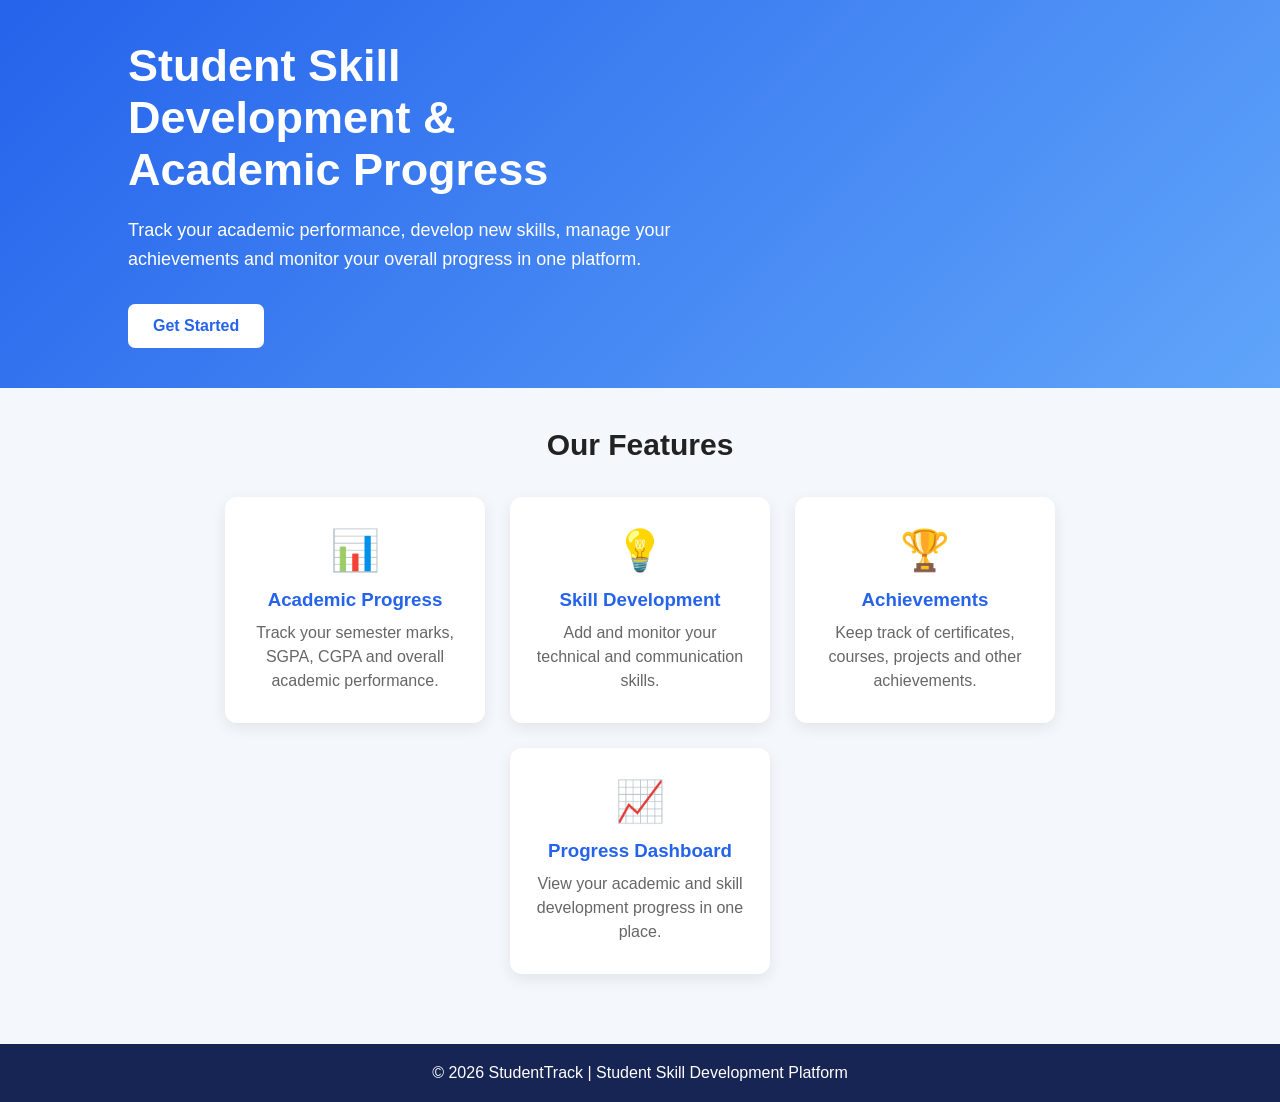
==== templates/index.html @ 14eb6e90 "first commit: front-end pages and flask setup" ====
<!DOCTYPE html>
<html lang="en">

<head>
    <meta charset="UTF-8">
    <meta name="viewport" content="width=device-width, initial-scale=1.0">

    <title>Student Progress Platform</title>

    <style>
        * {
            margin: 0;
            padding: 0;
            box-sizing: border-box;
            font-family: Arial, sans-serif;
        }

        body {
            background-color: #f4f7fb;
            color: #222;
        }

        .hero {
            min-height: 350px;
            display: flex;
            align-items: center;
            justify-content: space-between;
            padding: 40px 10%;
            background: linear-gradient(135deg, #2563eb, #60a5fa);
            color: white;
        }

        .hero-text {
            max-width: 550px;
        }

        .hero h1 {
            font-size: 45px;
            margin-bottom: 20px;
        }

        .hero p {
            font-size: 18px;
            line-height: 1.6;
            margin-bottom: 30px;
        }

        .btn {
            display: inline-block;
            background-color: white;
            color: #2563eb;
            padding: 13px 25px;
            border-radius: 7px;
            text-decoration: none;
            font-weight: bold;
        }

        .btn:hover {
            background-color: #666;
            transition: 1.2s;
            color: #f4f7fb;

        }

        .features {
            padding: 40px 10%;
            text-align: center;
        }

        .features h2 {
            font-size: 30px;
            margin-bottom: 35px;
        }

        .cards {
            display: flex;
            gap: 25px;
            justify-content: center;
            flex-wrap: wrap;
        }

        .card {
            background-color: white;
            width: 260px;
            padding: 30px 20px;
            border-radius: 12px;
            box-shadow: 0 5px 15px rgba(0, 0, 0, 0.08);
        }

        .cards :hover {
            background-color: rgb(220, 204, 175);
            transition: 2s;
        }

        .card .icon {
            font-size: 40px;
            margin-bottom: 15px;
        }

        .card h3 {
            margin-bottom: 10px;
            color: #2563eb;
        }

        .card p {
            color: #666;
            line-height: 1.5;
        }


        footer {
            background-color: #172554;
            color: white;
            text-align: center;
            padding: 20px;
            margin-top: 30px;
        }
    </style>
</head>

<body>
    <section class="hero">


        <div class="hero-text">

            <h1>
                Student Skill Development & Academic Progress
            </h1>

            <p>
                Track your academic performance, develop new skills,
                manage your achievements and monitor your overall
                progress in one platform.
            </p>

            <a href="/login" class="btn">Get Started</a>

        </div>


    </section>



    <section class="features">

        <h2>Our Features</h2>

        <div class="cards">

            <div class="card">
                <div class="icon">📊</div>

                <h3>Academic Progress</h3>

                <p>
                    Track your semester marks, SGPA, CGPA and
                    overall academic performance.
                </p>
            </div>


            <div class="card">
                <div class="icon">💡</div>

                <h3>Skill Development</h3>

                <p>
                    Add and monitor your technical and
                    communication skills.
                </p>
            </div>


            <div class="card">
                <div class="icon">🏆</div>

                <h3>Achievements</h3>

                <p>
                    Keep track of certificates, courses,
                    projects and other achievements.
                </p>
            </div>


            <div class="card">
                <div class="icon">📈</div>

                <h3>Progress Dashboard</h3>

                <p>
                    View your academic and skill development
                    progress in one place.
                </p>
            </div>

        </div>

    </section>



    <footer>
        <p>
            © 2026 StudentTrack | Student Skill Development Platform
        </p>
    </footer>

</body>

</html>
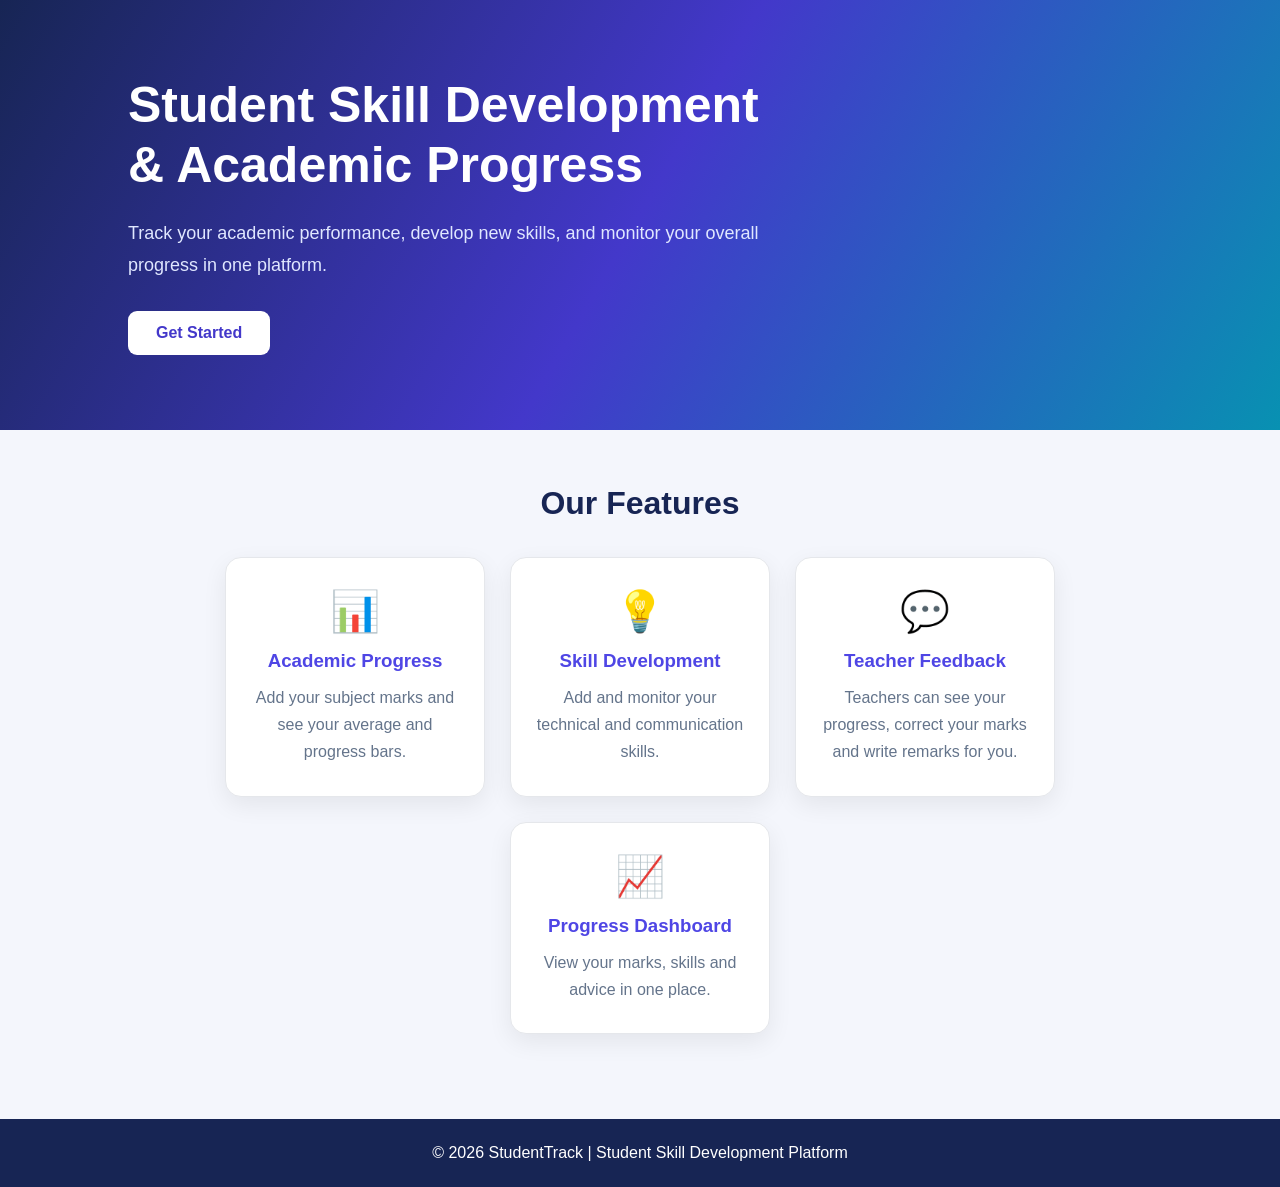
==== commit d9f979f0: "Prepare StudentTrack final project" ====
--- a/templates/index.html
+++ b/templates/index.html
@@ -12,63 +12,65 @@
             margin: 0;
             padding: 0;
             box-sizing: border-box;
-            font-family: Arial, sans-serif;
+            font-family: 'Segoe UI', Arial, sans-serif;
         }
 
         body {
-            background-color: #f4f7fb;
-            color: #222;
+            background: #f4f6fc;
+            color: #1e293b;
         }
 
         .hero {
-            min-height: 350px;
+            min-height: 430px;
             display: flex;
             align-items: center;
-            justify-content: space-between;
-            padding: 40px 10%;
-            background: linear-gradient(135deg, #2563eb, #60a5fa);
+            padding: 60px 10%;
+            background: linear-gradient(120deg, #172554, #4338ca, #0891b2);
             color: white;
         }
 
         .hero-text {
-            max-width: 550px;
+            max-width: 650px;
         }
 
         .hero h1 {
-            font-size: 45px;
-            margin-bottom: 20px;
+            color: white;
+            font-size: clamp(34px, 5vw, 50px);
+            line-height: 1.2;
+            margin-bottom: 22px;
         }
 
         .hero p {
             font-size: 18px;
-            line-height: 1.6;
+            line-height: 1.8;
             margin-bottom: 30px;
+            color: #e0e7ff;
         }
 
         .btn {
             display: inline-block;
-            background-color: white;
-            color: #2563eb;
-            padding: 13px 25px;
-            border-radius: 7px;
+            background: white;
+            color: #4338ca;
+            padding: 13px 28px;
+            border-radius: 9px;
             text-decoration: none;
             font-weight: bold;
+            transition: 0.3s;
         }
 
         .btn:hover {
-            background-color: #666;
-            transition: 1.2s;
-            color: #f4f7fb;
-
+            background: #dbeafe;
+            transform: translateY(-3px);
         }
 
         .features {
-            padding: 40px 10%;
+            padding: 55px 8%;
             text-align: center;
         }
 
         .features h2 {
-            font-size: 30px;
+            font-size: 32px;
+            color: #172554;
             margin-bottom: 35px;
         }
 
@@ -80,16 +82,18 @@
         }
 
         .card {
-            background-color: white;
+            background: white;
             width: 260px;
-            padding: 30px 20px;
-            border-radius: 12px;
-            box-shadow: 0 5px 15px rgba(0, 0, 0, 0.08);
-        }
-
-        .cards :hover {
-            background-color: rgb(220, 204, 175);
-            transition: 2s;
+            padding: 30px 22px;
+            border-radius: 16px;
+            box-shadow: 0 8px 25px rgba(0, 0, 0, 0.07);
+            border: 1px solid #e5e7eb;
+            transition: 0.3s;
+        }
+
+        .card:hover {
+            transform: translateY(-8px);
+            box-shadow: 0 15px 30px rgba(79, 70, 229, 0.15);
         }
 
         .card .icon {
@@ -98,29 +102,47 @@
         }
 
         .card h3 {
-            margin-bottom: 10px;
-            color: #2563eb;
+            margin-bottom: 12px;
+            color: #4f46e5;
         }
 
         .card p {
-            color: #666;
-            line-height: 1.5;
-        }
-
+            color: #64748b;
+            line-height: 1.7;
+        }
 
         footer {
-            background-color: #172554;
+            background: #172554;
             color: white;
             text-align: center;
-            padding: 20px;
+            padding: 25px;
             margin-top: 30px;
+        }
+
+        @media(max-width: 600px) {
+            .hero {
+                padding: 45px 7%;
+            }
+
+            .hero h1 {
+                font-size: 32px;
+            }
+
+            .cards {
+                flex-direction: column;
+                align-items: center;
+            }
+
+            .card {
+                width: 100%;
+                max-width: 350px;
+            }
         }
     </style>
 </head>
 
 <body>
     <section class="hero">
-
 
         <div class="hero-text">
 
@@ -130,19 +152,15 @@
 
             <p>
                 Track your academic performance, develop new skills,
-                manage your achievements and monitor your overall
-                progress in one platform.
+                and monitor your overall progress in one platform.
             </p>
 
             <a href="/login" class="btn">Get Started</a>
 
         </div>
 
-
     </section>
 
-
-
     <section class="features">
 
         <h2>Our Features</h2>
@@ -155,11 +173,10 @@
                 <h3>Academic Progress</h3>
 
                 <p>
-                    Track your semester marks, SGPA, CGPA and
-                    overall academic performance.
-                </p>
-            </div>
-
+                    Add your subject marks and see your average
+                    and progress bars.
+                </p>
+            </div>
 
             <div class="card">
                 <div class="icon">💡</div>
@@ -172,18 +189,16 @@
                 </p>
             </div>
 
-
-            <div class="card">
-                <div class="icon">🏆</div>
-
-                <h3>Achievements</h3>
-
-                <p>
-                    Keep track of certificates, courses,
-                    projects and other achievements.
-                </p>
-            </div>
-
+            <div class="card">
+                <div class="icon">💬</div>
+
+                <h3>Teacher Feedback</h3>
+
+                <p>
+                    Teachers can see your progress, correct your
+                    marks and write remarks for you.
+                </p>
+            </div>
 
             <div class="card">
                 <div class="icon">📈</div>
@@ -191,16 +206,14 @@
                 <h3>Progress Dashboard</h3>
 
                 <p>
-                    View your academic and skill development
-                    progress in one place.
+                    View your marks, skills and advice
+                    in one place.
                 </p>
             </div>
 
         </div>
 
     </section>
-
-
 
     <footer>
         <p>
